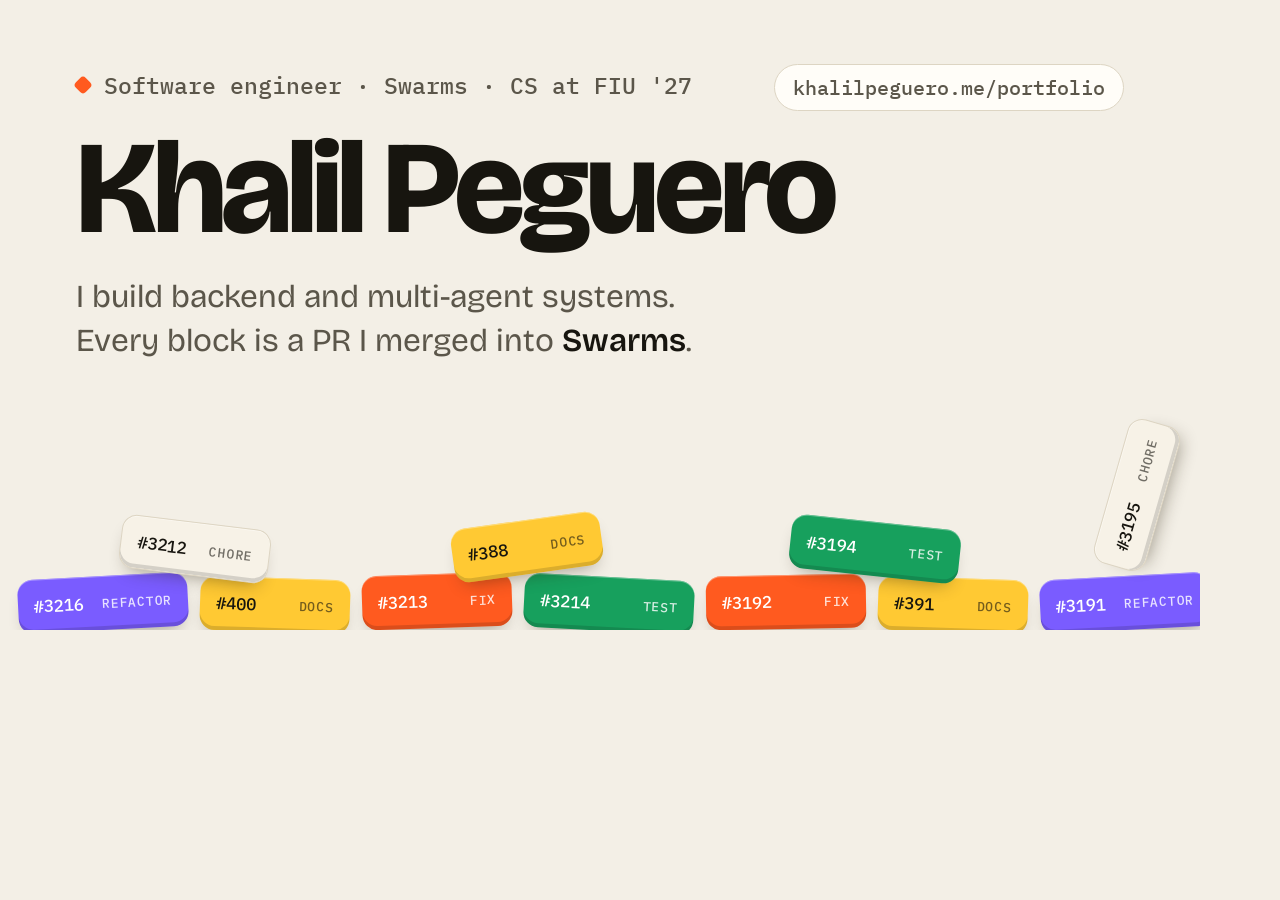
==== scripts/og-image.html @ b9b99284 "Add link previews and llms.txt, and fix the phone PR count On phones the hero said "8 of 14 merged P" ====
<!doctype html>
<!-- Source of og.png, the 1200×630 link-preview image. To rebuild it from the repo root:
     "/Applications/Google Chrome.app/Contents/MacOS/Google Chrome" --headless=new --hide-scrollbars \
       --window-size=1200,630 --virtual-time-budget=5000 --screenshot=og.png scripts/og-image.html
     The blocks are real merged PRs, so the image stays true as the list grows. -->
<html lang="en">
<head>
<meta charset="utf-8">
<link href="https://fonts.googleapis.com/css2?family=Bricolage+Grotesque:opsz,wght@12..96,400..800&family=IBM+Plex+Mono:wght@400;500&display=block" rel="stylesheet">
<style>
  :root { --paper: #f3efe6; --card: #fffdf8; --ink: #17150f; --ink-2: #5b564a; --line: #ddd5c3; --orange: #ff5a1f; --blue: #2f6bff; --green: #17a05d; --violet: #7a5cff; --yellow: #ffc933; --chore: #f7f2e7 }
  html, body { margin: 0; width: 1200px; height: 630px; overflow: hidden; background: var(--paper); color: var(--ink); -webkit-font-smoothing: antialiased }
  .card { position: relative; width: 1200px; height: 630px; padding: 70px 76px; box-sizing: border-box; font-family: "Bricolage Grotesque", sans-serif }
  .eyebrow { font: 500 23px "IBM Plex Mono", monospace; color: var(--ink-2); display: flex; align-items: center; gap: 14px; margin: 0 }
  .eyebrow i { width: 14px; height: 14px; border-radius: 4px; background: var(--orange); transform: rotate(45deg) }
  h1 { font-size: 132px; line-height: .95; letter-spacing: -.04em; font-weight: 750; margin: 26px 0 0; font-variation-settings: "opsz" 96; white-space: nowrap }
  p.lede { font-size: 32px; line-height: 1.35; color: var(--ink-2); margin: 24px 0 0; max-width: 900px }
  p.lede b { color: var(--ink); font-weight: 600 }
  .url { position: absolute; right: 76px; top: 64px; font: 500 20px "IBM Plex Mono", monospace; color: var(--ink-2); background: var(--card); border: 1px solid var(--line); border-radius: 999px; padding: 9px 18px }
  .blk { position: absolute; display: flex; align-items: center; justify-content: space-between; gap: 10px; padding: 0 16px; box-sizing: border-box; height: 54px; border-radius: 15px;
    font: 500 17px "IBM Plex Mono", monospace; color: #fff; background: var(--dot);
    box-shadow: 0 1px 0 rgba(255,255,255,.35) inset, 0 -4px 0 rgba(0,0,0,.14) inset, 0 10px 18px -10px rgba(40,30,10,.45) }
  .blk .bt { font-size: 13px; letter-spacing: .06em; text-transform: uppercase; opacity: .82 }
  .FIX { --dot: var(--orange) } .FEAT { --dot: var(--blue) } .TEST { --dot: var(--green) } .REFACTOR { --dot: var(--violet) } .DOCS { --dot: var(--yellow) }
  .CHORE { --dot: var(--chore); border: 1px solid var(--line) }
  .CHORE, .DOCS { color: var(--ink) } .CHORE .bt, .DOCS .bt { opacity: .6 }
</style>
</head>
<body>
<div class="card">
  <p class="eyebrow"><i></i>Software engineer · Swarms · CS at FIU '27</p>
  <h1>Khalil Peguero</h1>
  <p class="lede">I build backend and multi-agent systems.<br>Every block is a PR I merged into <b>Swarms</b>.</p>
  <span class="url">khalilpeguero.me/portfolio</span>
</div>
<script>
// [number, type, x, y, rotation in degrees, width]; a settled pile along the bottom edge, like the hero after the rain.
const pile = [
  [3216, 'REFACTOR', 18, 576, -3, 170], [400, 'DOCS', 200, 578, 2, 150], [3213, 'FIX', 362, 574, -2, 150],
  [3214, 'TEST', 524, 577, 3, 170], [3192, 'FIX', 706, 575, -1, 160], [391, 'DOCS', 878, 578, 2, 150],
  [3191, 'REFACTOR', 1040, 576, -3, 170],
  [3212, 'CHORE', 120, 522, 7, 150], [388, 'DOCS', 452, 520, -8, 150], [3194, 'TEST', 790, 522, 6, 170],
  [3195, 'CHORE', 1062, 468, -74, 150],
];
for (const [n, type, x, y, rot, w] of pile) {
  const el = document.createElement('div');
  el.className = `blk ${type}`;
  el.style.cssText = `left:${x}px;top:${y}px;width:${w}px;transform:rotate(${rot}deg)`;
  el.innerHTML = `<span>#${n}</span><span class="bt">${type === 'DOCS' ? 'docs' : type.toLowerCase()}</span>`;
  document.querySelector('.card').appendChild(el);
}
</script>
</body>
</html>
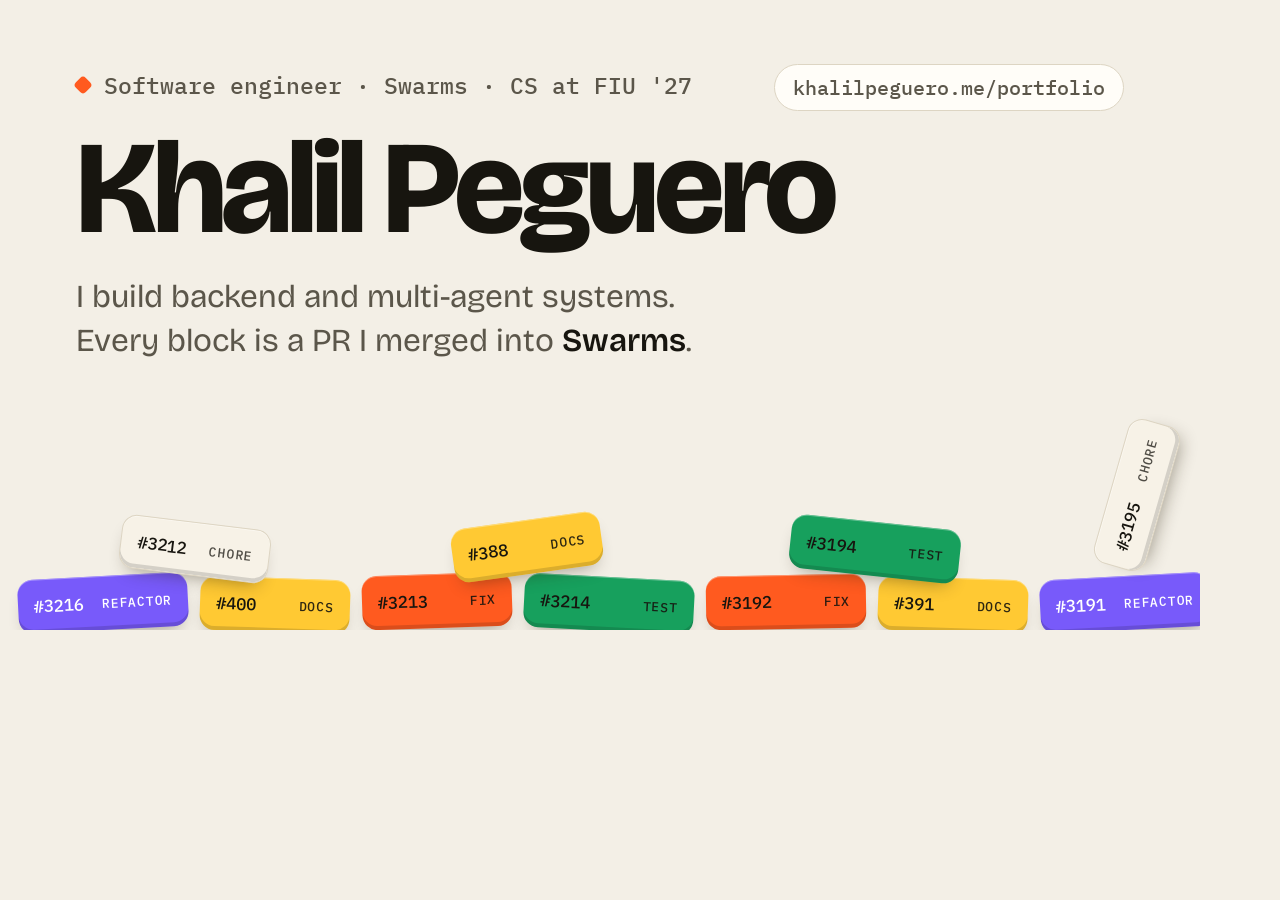
==== commit 2fda3585: "Give the PR blocks text that passes contrast White text on the blocks failed WCAG AA: 3.11:1 on oran" ====
--- a/scripts/og-image.html
+++ b/scripts/og-image.html
@@ -8,7 +8,7 @@
 <meta charset="utf-8">
 <link href="https://fonts.googleapis.com/css2?family=Bricolage+Grotesque:opsz,wght@12..96,400..800&family=IBM+Plex+Mono:wght@400;500&display=block" rel="stylesheet">
 <style>
-  :root { --paper: #f3efe6; --card: #fffdf8; --ink: #17150f; --ink-2: #5b564a; --line: #ddd5c3; --orange: #ff5a1f; --blue: #2f6bff; --green: #17a05d; --violet: #7a5cff; --yellow: #ffc933; --chore: #f7f2e7 }
+  :root { --paper: #f3efe6; --card: #fffdf8; --ink: #17150f; --ink-2: #5b564a; --line: #ddd5c3; --orange: #ff5a1f; --blue: #2f6afc; --green: #17a05d; --violet: #785afa; --yellow: #ffc933; --chore: #f7f2e7 }
   html, body { margin: 0; width: 1200px; height: 630px; overflow: hidden; background: var(--paper); color: var(--ink); -webkit-font-smoothing: antialiased }
   .card { position: relative; width: 1200px; height: 630px; padding: 70px 76px; box-sizing: border-box; font-family: "Bricolage Grotesque", sans-serif }
   .eyebrow { font: 500 23px "IBM Plex Mono", monospace; color: var(--ink-2); display: flex; align-items: center; gap: 14px; margin: 0 }
@@ -20,10 +20,11 @@
   .blk { position: absolute; display: flex; align-items: center; justify-content: space-between; gap: 10px; padding: 0 16px; box-sizing: border-box; height: 54px; border-radius: 15px;
     font: 500 17px "IBM Plex Mono", monospace; color: #fff; background: var(--dot);
     box-shadow: 0 1px 0 rgba(255,255,255,.35) inset, 0 -4px 0 rgba(0,0,0,.14) inset, 0 10px 18px -10px rgba(40,30,10,.45) }
-  .blk .bt { font-size: 13px; letter-spacing: .06em; text-transform: uppercase; opacity: .82 }
+  .blk .bt { font-size: 13px; letter-spacing: .06em; text-transform: uppercase; opacity: .9 }
+  .FEAT .bt, .REFACTOR .bt { opacity: 1 }
   .FIX { --dot: var(--orange) } .FEAT { --dot: var(--blue) } .TEST { --dot: var(--green) } .REFACTOR { --dot: var(--violet) } .DOCS { --dot: var(--yellow) }
   .CHORE { --dot: var(--chore); border: 1px solid var(--line) }
-  .CHORE, .DOCS { color: var(--ink) } .CHORE .bt, .DOCS .bt { opacity: .6 }
+  .CHORE, .DOCS, .FIX, .TEST { color: var(--ink) } .CHORE .bt { opacity: .75 }
 </style>
 </head>
 <body>
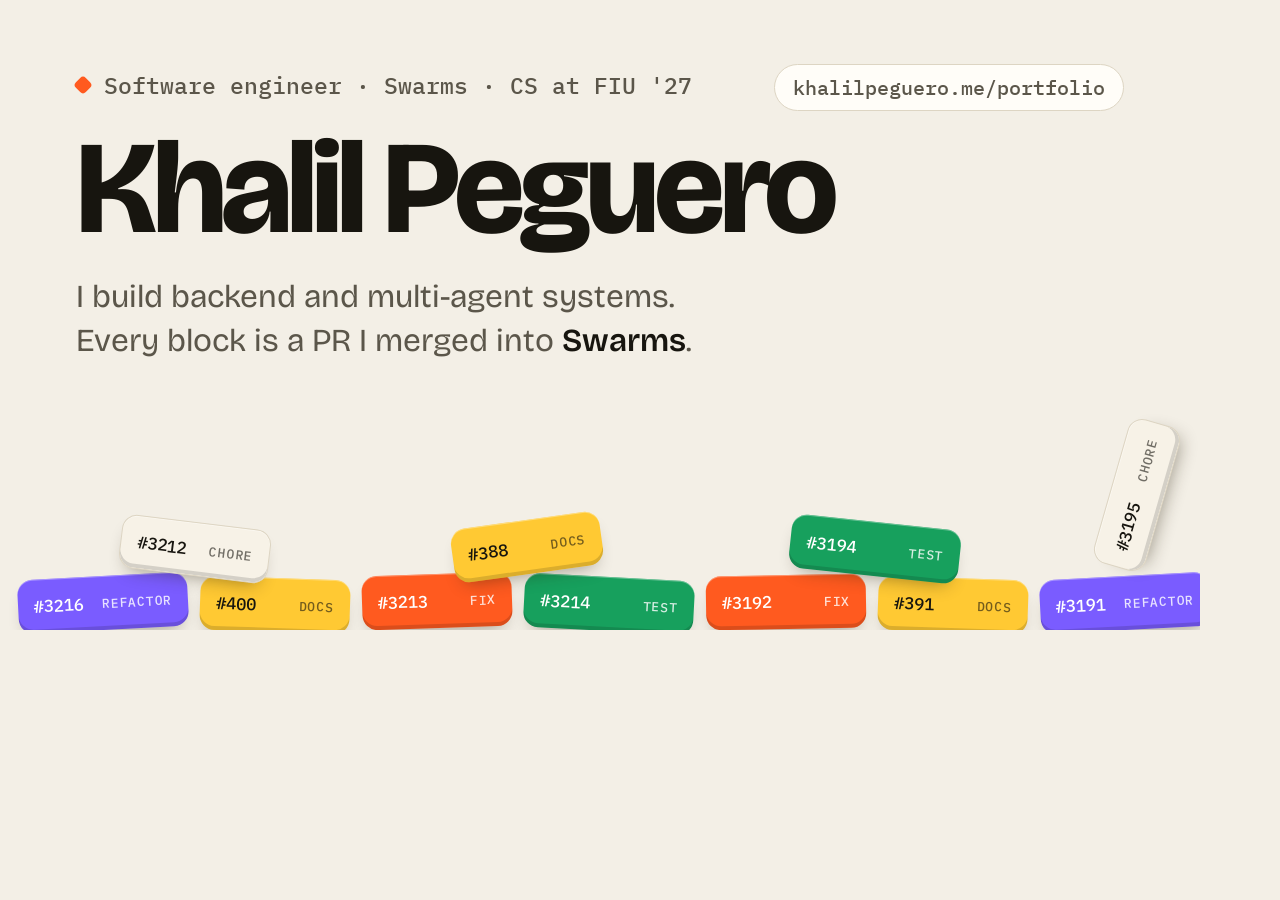
==== commit 71b30a92: "Merge pull request #2 from Kpeguero16/fix/link-previews-and-a11y Add link previews and llms.txt, fix" ====
--- a/scripts/og-image.html
+++ b/scripts/og-image.html
@@ -8,7 +8,7 @@
 <meta charset="utf-8">
 <link href="https://fonts.googleapis.com/css2?family=Bricolage+Grotesque:opsz,wght@12..96,400..800&family=IBM+Plex+Mono:wght@400;500&display=block" rel="stylesheet">
 <style>
-  :root { --paper: #f3efe6; --card: #fffdf8; --ink: #17150f; --ink-2: #5b564a; --line: #ddd5c3; --orange: #ff5a1f; --blue: #2f6afc; --green: #17a05d; --violet: #785afa; --yellow: #ffc933; --chore: #f7f2e7 }
+  :root { --paper: #f3efe6; --card: #fffdf8; --ink: #17150f; --ink-2: #5b564a; --line: #ddd5c3; --orange: #ff5a1f; --blue: #2f6bff; --green: #17a05d; --violet: #7a5cff; --yellow: #ffc933; --chore: #f7f2e7 }
   html, body { margin: 0; width: 1200px; height: 630px; overflow: hidden; background: var(--paper); color: var(--ink); -webkit-font-smoothing: antialiased }
   .card { position: relative; width: 1200px; height: 630px; padding: 70px 76px; box-sizing: border-box; font-family: "Bricolage Grotesque", sans-serif }
   .eyebrow { font: 500 23px "IBM Plex Mono", monospace; color: var(--ink-2); display: flex; align-items: center; gap: 14px; margin: 0 }
@@ -20,11 +20,10 @@
   .blk { position: absolute; display: flex; align-items: center; justify-content: space-between; gap: 10px; padding: 0 16px; box-sizing: border-box; height: 54px; border-radius: 15px;
     font: 500 17px "IBM Plex Mono", monospace; color: #fff; background: var(--dot);
     box-shadow: 0 1px 0 rgba(255,255,255,.35) inset, 0 -4px 0 rgba(0,0,0,.14) inset, 0 10px 18px -10px rgba(40,30,10,.45) }
-  .blk .bt { font-size: 13px; letter-spacing: .06em; text-transform: uppercase; opacity: .9 }
-  .FEAT .bt, .REFACTOR .bt { opacity: 1 }
+  .blk .bt { font-size: 13px; letter-spacing: .06em; text-transform: uppercase; opacity: .82 }
   .FIX { --dot: var(--orange) } .FEAT { --dot: var(--blue) } .TEST { --dot: var(--green) } .REFACTOR { --dot: var(--violet) } .DOCS { --dot: var(--yellow) }
   .CHORE { --dot: var(--chore); border: 1px solid var(--line) }
-  .CHORE, .DOCS, .FIX, .TEST { color: var(--ink) } .CHORE .bt { opacity: .75 }
+  .CHORE, .DOCS { color: var(--ink) } .CHORE .bt, .DOCS .bt { opacity: .6 }
 </style>
 </head>
 <body>
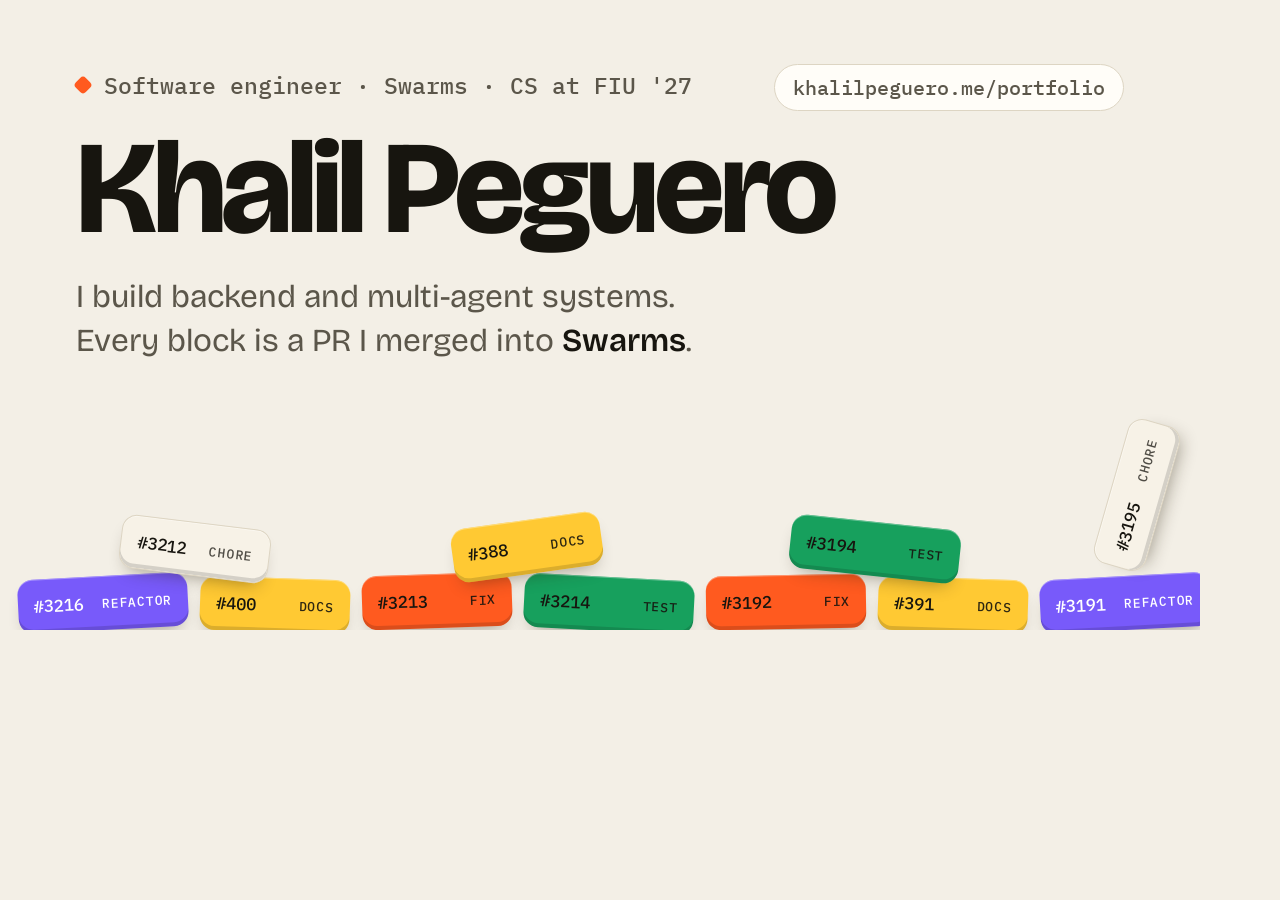
==== commit ee543e7b: "Merge pull request #7 from Kpeguero16/fix/block-contrast Give the PR blocks text that passes contras" ====
--- a/scripts/og-image.html
+++ b/scripts/og-image.html
@@ -8,7 +8,7 @@
 <meta charset="utf-8">
 <link href="https://fonts.googleapis.com/css2?family=Bricolage+Grotesque:opsz,wght@12..96,400..800&family=IBM+Plex+Mono:wght@400;500&display=block" rel="stylesheet">
 <style>
-  :root { --paper: #f3efe6; --card: #fffdf8; --ink: #17150f; --ink-2: #5b564a; --line: #ddd5c3; --orange: #ff5a1f; --blue: #2f6bff; --green: #17a05d; --violet: #7a5cff; --yellow: #ffc933; --chore: #f7f2e7 }
+  :root { --paper: #f3efe6; --card: #fffdf8; --ink: #17150f; --ink-2: #5b564a; --line: #ddd5c3; --orange: #ff5a1f; --blue: #2f6afc; --green: #17a05d; --violet: #785afa; --yellow: #ffc933; --chore: #f7f2e7 }
   html, body { margin: 0; width: 1200px; height: 630px; overflow: hidden; background: var(--paper); color: var(--ink); -webkit-font-smoothing: antialiased }
   .card { position: relative; width: 1200px; height: 630px; padding: 70px 76px; box-sizing: border-box; font-family: "Bricolage Grotesque", sans-serif }
   .eyebrow { font: 500 23px "IBM Plex Mono", monospace; color: var(--ink-2); display: flex; align-items: center; gap: 14px; margin: 0 }
@@ -20,10 +20,11 @@
   .blk { position: absolute; display: flex; align-items: center; justify-content: space-between; gap: 10px; padding: 0 16px; box-sizing: border-box; height: 54px; border-radius: 15px;
     font: 500 17px "IBM Plex Mono", monospace; color: #fff; background: var(--dot);
     box-shadow: 0 1px 0 rgba(255,255,255,.35) inset, 0 -4px 0 rgba(0,0,0,.14) inset, 0 10px 18px -10px rgba(40,30,10,.45) }
-  .blk .bt { font-size: 13px; letter-spacing: .06em; text-transform: uppercase; opacity: .82 }
+  .blk .bt { font-size: 13px; letter-spacing: .06em; text-transform: uppercase; opacity: .9 }
+  .FEAT .bt, .REFACTOR .bt { opacity: 1 }
   .FIX { --dot: var(--orange) } .FEAT { --dot: var(--blue) } .TEST { --dot: var(--green) } .REFACTOR { --dot: var(--violet) } .DOCS { --dot: var(--yellow) }
   .CHORE { --dot: var(--chore); border: 1px solid var(--line) }
-  .CHORE, .DOCS { color: var(--ink) } .CHORE .bt, .DOCS .bt { opacity: .6 }
+  .CHORE, .DOCS, .FIX, .TEST { color: var(--ink) } .CHORE .bt { opacity: .75 }
 </style>
 </head>
 <body>
